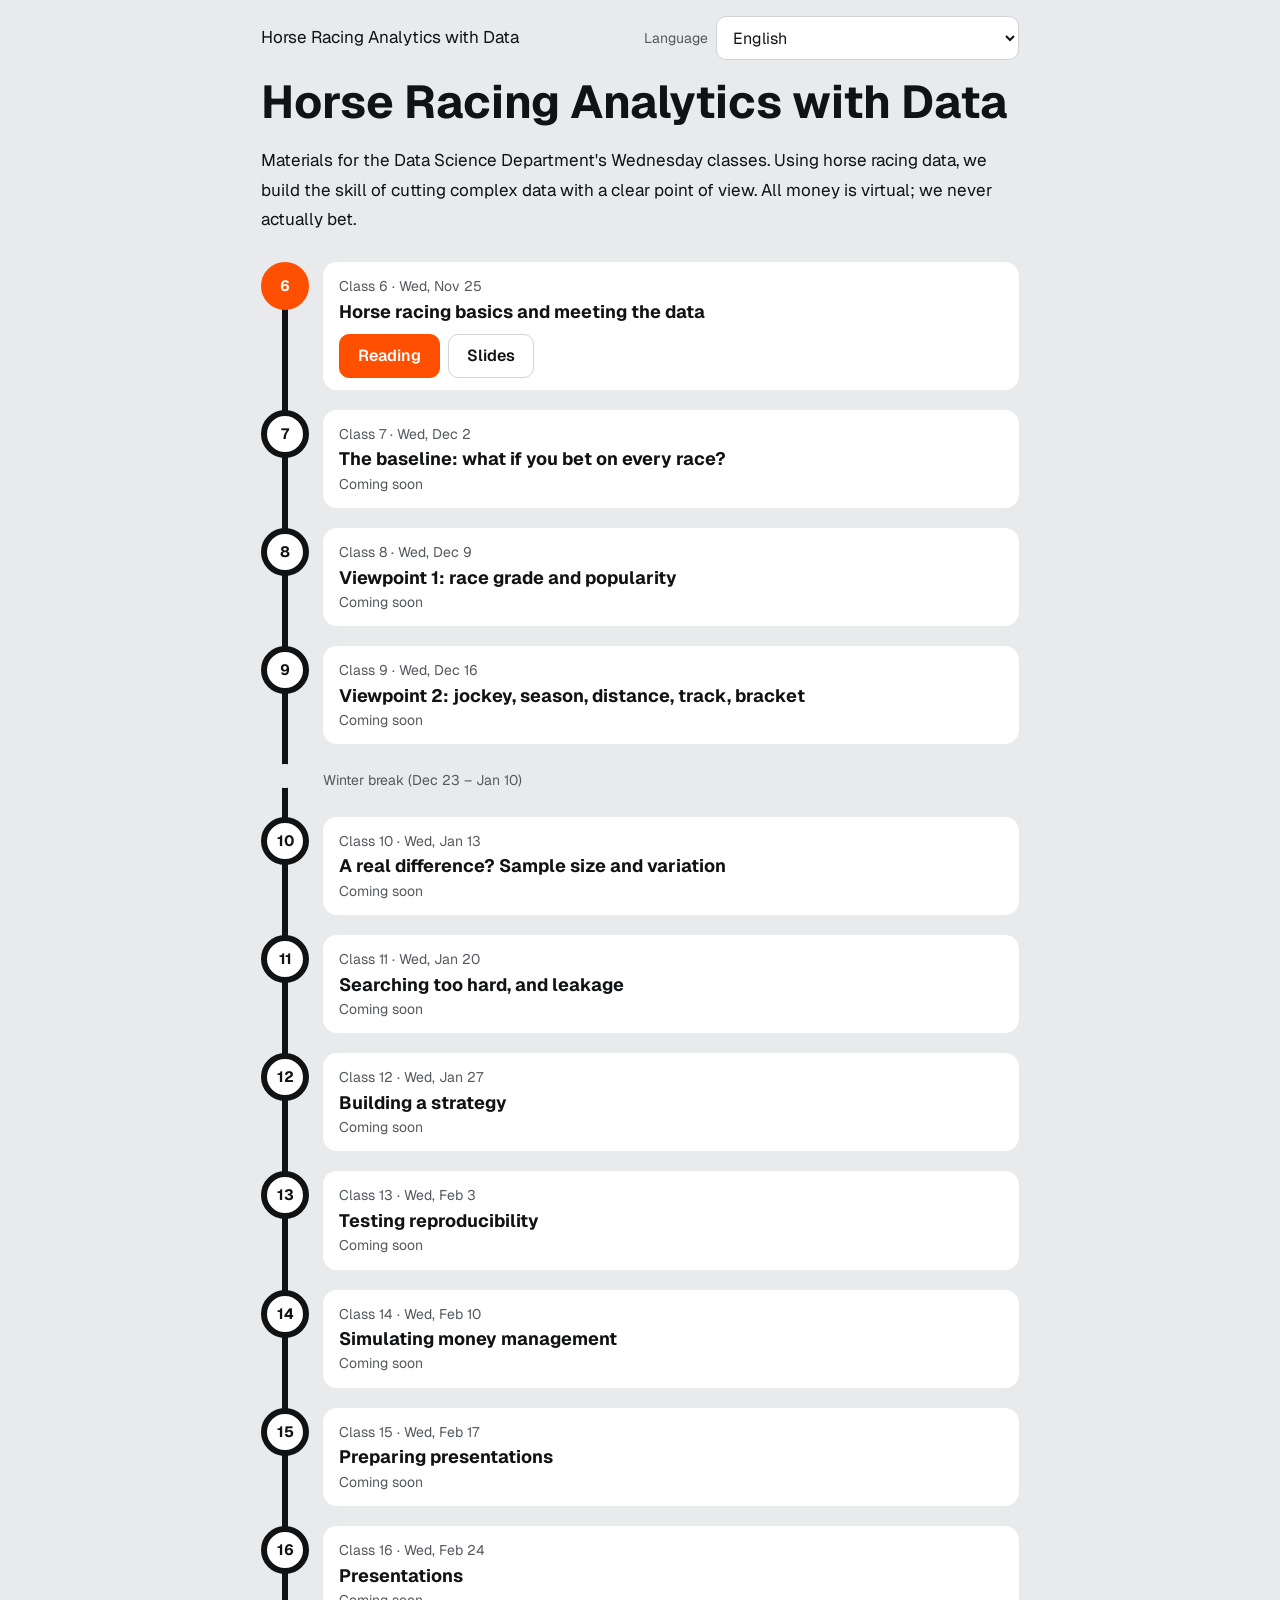
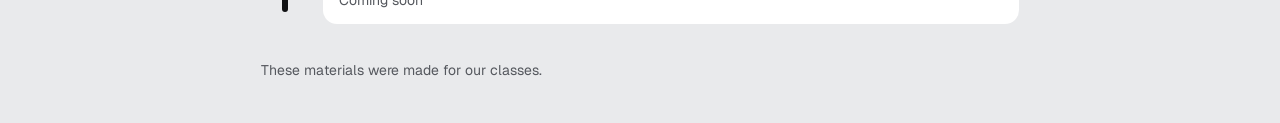
==== index.html @ 105a2fb2 "第1回「競馬の基礎とデータとの出会い」の教材を追加 - 目次ページ、第1回の読み物とスライド(日本語・やさしい日本語・英語) - 出馬表を読む練習(架空のレース)、オッズのしくみを体験するツール、確認" ====
<!DOCTYPE html>
<html lang="ja">
<head>
<meta charset="utf-8">
<meta name="viewport" content="width=device-width, initial-scale=1">
<title>データで挑む競馬分析</title>
<link rel="preconnect" href="https://fonts.googleapis.com"><link rel="preconnect" href="https://fonts.gstatic.com" crossorigin>
<link href="https://fonts.googleapis.com/css2?family=Geist:wght@400;600;700&family=Noto+Sans+JP:wght@400;700&family=Noto+Sans+SC:wght@400;700&family=Noto+Sans+Devanagari:wght@400;700&family=Noto+Sans+Bengali:wght@400;700&family=Noto+Sans+Sinhala:wght@400;700&family=Noto+Sans+Myanmar:wght@400;700&display=swap" rel="stylesheet">
<link rel="stylesheet" href="assets/style.css">
<style>
.route{list-style:none;margin:0;padding:0;position:relative}
.route::before{content:"";position:absolute;left:21px;top:22px;bottom:22px;width:6px;background:var(--line);border-radius:3px}
.route li{position:relative;display:grid;grid-template-columns:48px minmax(0,1fr);gap:14px;padding:10px 0;align-items:start}
.dot{width:48px;height:48px;border-radius:50%;background:var(--card);border:6px solid var(--line);display:grid;place-items:center;font-weight:700;font-size:15px;position:relative;z-index:1}
.route li.open .dot{background:var(--acc);border-color:var(--acc);color:#fff}
.route li.brk{grid-template-columns:48px minmax(0,1fr)}
.route li.brk .dot{border-style:dashed;border-color:var(--sub);background:var(--bg);width:48px;height:24px;border-width:0}
.st{background:var(--card);border-radius:14px;padding:12px 16px}
.st .d{font-size:14px;color:var(--sub)}
.st .t{font-weight:700;font-size:18px;line-height:1.4}
.st .acts{display:flex;flex-wrap:wrap;gap:8px;margin-top:10px}
.brk .st{background:none;padding:4px 0;color:var(--sub);font-size:14px}
</style>
</head>
<body>
<div class="wrap">
 <div class="top"><span class="home" data-t="dsTitle"></span><label class="langsel"><span data-t="lang"></span><select id="lang"></select></label></div>
 <h1 data-t="dsTitle"></h1>
 <p data-t="dsLead"></p>
 <ol class="route" id="route"></ol>
 <footer data-t="footer"></footer>
</div>
<script src="assets/core.js"></script>
<script src="assets/schedule.js"></script>
<script>
const DS_READY = { "06": "01" };
{
const { rb, esc, fill, detect, loadAll, langSelect, apply, fillText, locale } = window.AI;
let lang = detect();
async function render() {
  const [U, D] = await loadAll(["assets/i18n", "i18n"], lang);
  apply(lang); fillText(U.ui); fillText(D.ui); document.title = AI.plain(D.ui.dsTitle);
  const items = [];
  SCHEDULE.forEach((s, j) => {
    if (s.breakBefore) items.push(`<li class="brk"><span class="dot"></span><div class="st">${rb(U.ui.winterBreak)}</div></li>`);
    const open = DS_READY[s.id];
    const d = fmtDate(s.date, locale(lang));
    const acts = open ? `<div class="acts"><a class="btn primary" href="lessons/${DS_READY[s.id]}/index.html?lang=${lang}">${rb(U.ui.read)}</a><a class="btn" href="lessons/${DS_READY[s.id]}/slides.html?lang=${lang}">${rb(U.ui.slides)}</a></div>` : `<div class="d">${rb(U.ui.soon)}</div>`;
    items.push(`<li class="${open ? "open" : ""}"><span class="dot">${s.n}</span><div class="st"><div class="d">${rb(fill(U.ui.cls, { k: s.n }))} · ${esc(d)}</div><div class="t">${rb(D.sessions[j])}</div>${acts}</div></li>`);
  });
  document.getElementById("route").innerHTML = items.join("");
}
langSelect(document.getElementById("lang"), lang, v => { lang = v; render(); });
render();
}
</script>
</body>
</html>
---- assets/style.css ----
/* VOICE: friendly classroom material, clear and calm
   IDEA: a route map of lessons; each lesson is a station
   PICTURE: big interactive tools (binary cards, pixel grid, sound wave)
   COLOUR and TYPE: aluminium ground, black ink, one orange pointer; Geist + Noto
   LAYOUT: one readable column for reading, 16:9 stage for slides */
:root{color-scheme:light dark;--bg:light-dark(#e9eaec,#141517);--card:light-dark(#fff,#1d1f22);--ink:light-dark(#111214,#eceef0);--sub:light-dark(#55585e,#a3a7ae);--line:light-dark(#111214,#d8dbe0);--rule:light-dark(#cfd2d6,#2e3136);--acc:#ff4f00;--accsoft:light-dark(#ffe6da,#3a1c0f);--acctext:light-dark(#9a2f00,#ffb08c);--ok:light-dark(#0b7a43,#5fd39a);--ng:light-dark(#b3261e,#ff8a80)}
:root[data-theme=light]{color-scheme:light}:root[data-theme=dark]{color-scheme:dark}
*{box-sizing:border-box;min-width:0}
body{margin:0;background:var(--bg);color:var(--ink);font:17px/1.75 "Geist","Noto Sans JP","Noto Sans SC","Noto Sans Devanagari","Noto Sans Bengali","Noto Sans Sinhala","Noto Sans Myanmar",system-ui,sans-serif;overflow-x:clip}
html:lang(my) body{line-height:1.95}
rt{font-size:.55em;color:var(--sub)}
a{color:inherit;text-decoration-color:var(--acc);text-underline-offset:3px}
h1{font-size:clamp(30px,5vw,46px);line-height:1.15;margin:0 0 10px;text-wrap:balance}
h2{font-size:clamp(22px,3vw,28px);line-height:1.3;margin:0 0 12px}
h3{font-size:18px;margin:18px 0 8px}
.wrap{max-width:860px;margin:0 auto;padding:0 max(4vw,16px)}
.top{display:flex;justify-content:space-between;align-items:center;gap:12px;flex-wrap:wrap;padding:16px 0}
.top a.home{font-weight:700;text-decoration:none}
.langsel{display:flex;align-items:center;gap:8px;font-size:14px;color:var(--sub)}
.langsel span{white-space:nowrap}
select,input[type=text]{min-height:44px;font:inherit;font-size:16px;color:var(--ink);background:var(--card);border:1px solid var(--rule);border-radius:10px;padding:0 12px;max-width:100%}
select:focus-visible,input:focus-visible,button:focus-visible,a:focus-visible{outline:3px solid var(--acc);outline-offset:2px}
.btn{min-height:44px;padding:0 18px;border-radius:10px;border:1px solid var(--rule);background:var(--card);color:var(--ink);font:inherit;font-size:16px;font-weight:600;cursor:pointer;display:inline-flex;align-items:center;gap:6px;text-decoration:none}
.btn:hover{border-color:var(--ink)}
.btn.primary{background:var(--acc);border-color:var(--acc);color:#fff}
.card{background:var(--card);border-radius:16px;padding:clamp(18px,3vw,32px);margin:18px 0}
.tag{display:inline-block;font-size:13px;font-weight:600;background:var(--accsoft);color:var(--acctext);padding:3px 10px;border-radius:999px}
.note{font-size:14px;color:var(--sub)}
.goal li,.sum li{margin:4px 0}
.goalbox{border:2px solid var(--acc);border-radius:16px;padding:6px 22px 14px;background:var(--card)}
/* tools */
.tool{background:var(--bg);border-radius:14px;padding:16px;margin:16px 0}
.tool h3{margin-top:0}
.tool .help{font-size:14px;color:var(--sub);margin:0 0 12px}
.bits{display:grid;grid-template-columns:repeat(8,minmax(0,1fr));gap:6px}
.bit{border:2px solid var(--line);border-radius:10px;background:var(--card);color:var(--ink);font:inherit;cursor:pointer;padding:8px 2px;display:flex;flex-direction:column;align-items:center;gap:2px;min-height:76px}
.bit .v{font-size:13px;color:var(--sub)}
.bit .b{font-size:26px;font-weight:700;line-height:1}
.bit[aria-pressed=true]{background:var(--ink);color:var(--bg);border-color:var(--ink)}
.bit[aria-pressed=true] .v{color:var(--bg)}
.readout{display:flex;flex-wrap:wrap;gap:8px 24px;align-items:baseline;margin-top:12px}
.readout b{font-size:32px;font-variant-numeric:tabular-nums}
.challenge{display:flex;flex-wrap:wrap;gap:8px 14px;align-items:center;margin-top:10px}
.okmsg{color:var(--ok);font-weight:700}
.chars{width:100%;border-collapse:collapse;margin-top:12px;font-size:15px}
.chars th,.chars td{text-align:left;padding:6px 8px;border-bottom:1px solid var(--rule);vertical-align:top}
.chars th{font-size:13px;color:var(--sub);font-weight:500}
.chars td.c{font-size:24px}
.chars code{font-family:ui-monospace,SFMono-Regular,Menlo,monospace;font-size:13px;overflow-wrap:anywhere}
.pxwrap{display:flex;flex-wrap:wrap;gap:16px;align-items:flex-start}
.px{display:grid;grid-template-columns:repeat(8,30px);gap:2px;background:var(--rule);padding:2px;border-radius:6px;touch-action:none}
.px button{width:30px;height:30px;border:0;padding:0;background:#fff;cursor:pointer}
.px button[aria-pressed=true]{background:#111214}
.pxcode{font-family:ui-monospace,SFMono-Regular,Menlo,monospace;font-size:16px;line-height:32px;margin:0;letter-spacing:2px}
.colwrap{display:flex;flex-wrap:wrap;gap:16px;align-items:center}
.swatch{width:120px;height:120px;border-radius:14px;border:1px solid var(--rule)}
.sliders{flex:1 1 220px;display:grid;gap:8px}
.sliders label{display:grid;grid-template-columns:3.5em minmax(0,1fr) 3em;gap:8px;align-items:center;font-size:15px}
.sliders output{font-variant-numeric:tabular-nums;text-align:right}
input[type=range]{width:100%;accent-color:var(--acc);min-height:32px}
.wave svg{width:100%;height:auto;display:block;background:var(--card);border-radius:10px}
/* quiz */
.q{border-top:1px solid var(--rule);padding:14px 0}
.q:first-of-type{border-top:0}
.q p{font-weight:600;margin:0 0 8px}
.opts{display:grid;gap:8px}
.opts label{display:flex;gap:10px;align-items:center;background:var(--bg);border-radius:10px;padding:8px 12px;cursor:pointer;min-height:44px}
.opts input{width:20px;height:20px;accent-color:var(--acc);flex:none}
.fb{margin:8px 0 0;font-size:15px}
.fb.ok b{color:var(--ok)}.fb.ng b{color:var(--ng)}
.err{color:var(--ng);font-size:14px;margin:8px 0 0}
.score{font-size:22px;font-weight:700;margin:12px 0}
footer{padding:24px 0 40px;font-size:14px;color:var(--sub)}
@media(max-width:520px){.px{grid-template-columns:repeat(8,26px)}.px button{width:26px;height:26px}.bit .b{font-size:20px}.bit{min-height:64px}.bits{gap:4px}}
@media(prefers-reduced-motion:no-preference){.bit{transition:background .15s,color .15s}}
/* encodings */
.chips{display:flex;flex-wrap:wrap;gap:6px;margin:4px 0}
.chip{min-height:40px;min-width:44px;padding:0 12px;border-radius:999px;border:1px solid var(--rule);background:var(--card);color:var(--ink);font:inherit;font-size:18px;cursor:pointer}
.chip:hover{border-color:var(--ink)}
.enccard{background:var(--card);border-radius:12px;padding:12px;margin-top:12px}
.encch{font-size:44px;line-height:1.2;display:flex;align-items:baseline;gap:14px;flex-wrap:wrap}
.encch span{font-size:14px;color:var(--sub);font-family:ui-monospace,SFMono-Regular,Menlo,monospace}
.chars.enc th span{display:block;font-size:12px;color:var(--sub);font-weight:400}
.chars.enc tbody th{font-weight:600;font-size:14px;white-space:nowrap;color:var(--ink)}
.chars.enc code.hx{font-size:17px;font-weight:700;color:var(--acctext)}
.chars.enc tr.no td{color:var(--sub)}
.mojisel{display:flex;flex-wrap:wrap;gap:8px 12px;align-items:flex-end;margin:10px 0}
.mojisel label{display:grid;gap:2px;font-size:14px;color:var(--sub)}
.mojisel .arrow{font-size:24px;padding-bottom:6px}
.mojiout{background:var(--card);border-radius:12px;padding:12px;display:grid;gap:8px;margin-top:8px}
.mojiout code{display:block;font-family:ui-monospace,SFMono-Regular,Menlo,monospace;font-size:14px;overflow-wrap:anywhere}
.o-res{font-size:28px;line-height:1.4;overflow-wrap:anywhere}
/* photo */
.photowrap{display:flex;flex-wrap:wrap;gap:16px;align-items:flex-start;margin-top:10px}
.mosaic{width:min(100%,384px);height:auto;image-rendering:pixelated;border-radius:8px;touch-action:none;cursor:crosshair;background:var(--card)}
.pxinfo{flex:1 1 260px}
.pxsw{height:56px;border-radius:10px;border:1px solid var(--rule);margin-bottom:6px}
.pxinfo table{width:100%}.pxinfo th{white-space:nowrap;padding-right:6px;font-size:13px;color:var(--sub);font-weight:500}.pxinfo td{white-space:nowrap;padding:6px 4px}.pxinfo code{font-size:13px}
.ch{display:inline-block;width:1.4em;text-align:center;border-radius:4px;font-weight:700;font-size:12px;color:#fff}
.ch0{background:#d62828}.ch1{background:#2a9d3a}.ch2{background:#1e5bd8}
/* horse racing */
.racehead{display:flex;flex-wrap:wrap;gap:4px 14px;align-items:baseline;margin:6px 0}
.racehead span{color:var(--sub);font-size:14px}
.racecard td,.racecard th{white-space:nowrap}
.racecard td.hn{font-weight:700}
.waku{display:inline-grid;place-items:center;width:26px;height:26px;border-radius:4px;border:1px solid #999;font-weight:700;font-size:14px}
.oddsrows{display:grid;gap:6px}
.orow{display:grid;grid-template-columns:minmax(0,9em) minmax(0,1fr) 4.5em 4.5em 4.8em;gap:8px;align-items:center;background:var(--card);border-radius:10px;padding:6px 10px;font-size:15px}
.orow .on{font-weight:600;overflow:hidden;text-overflow:ellipsis;white-space:nowrap}
.orow .ob,.orow .op{color:var(--sub);font-size:13px;text-align:right;white-space:nowrap}
.orow .oo{font-weight:700;font-size:20px;text-align:right;font-variant-numeric:tabular-nums;white-space:nowrap}
.orow.fav{outline:2px solid var(--acc)}
.osum{margin-top:10px;font-size:15px}
@media(max-width:560px){.orow{grid-template-columns:minmax(0,1fr) 5.4em 4.6em;}.orow input{grid-column:1/-1;grid-row:2}.orow .ob{display:none}}
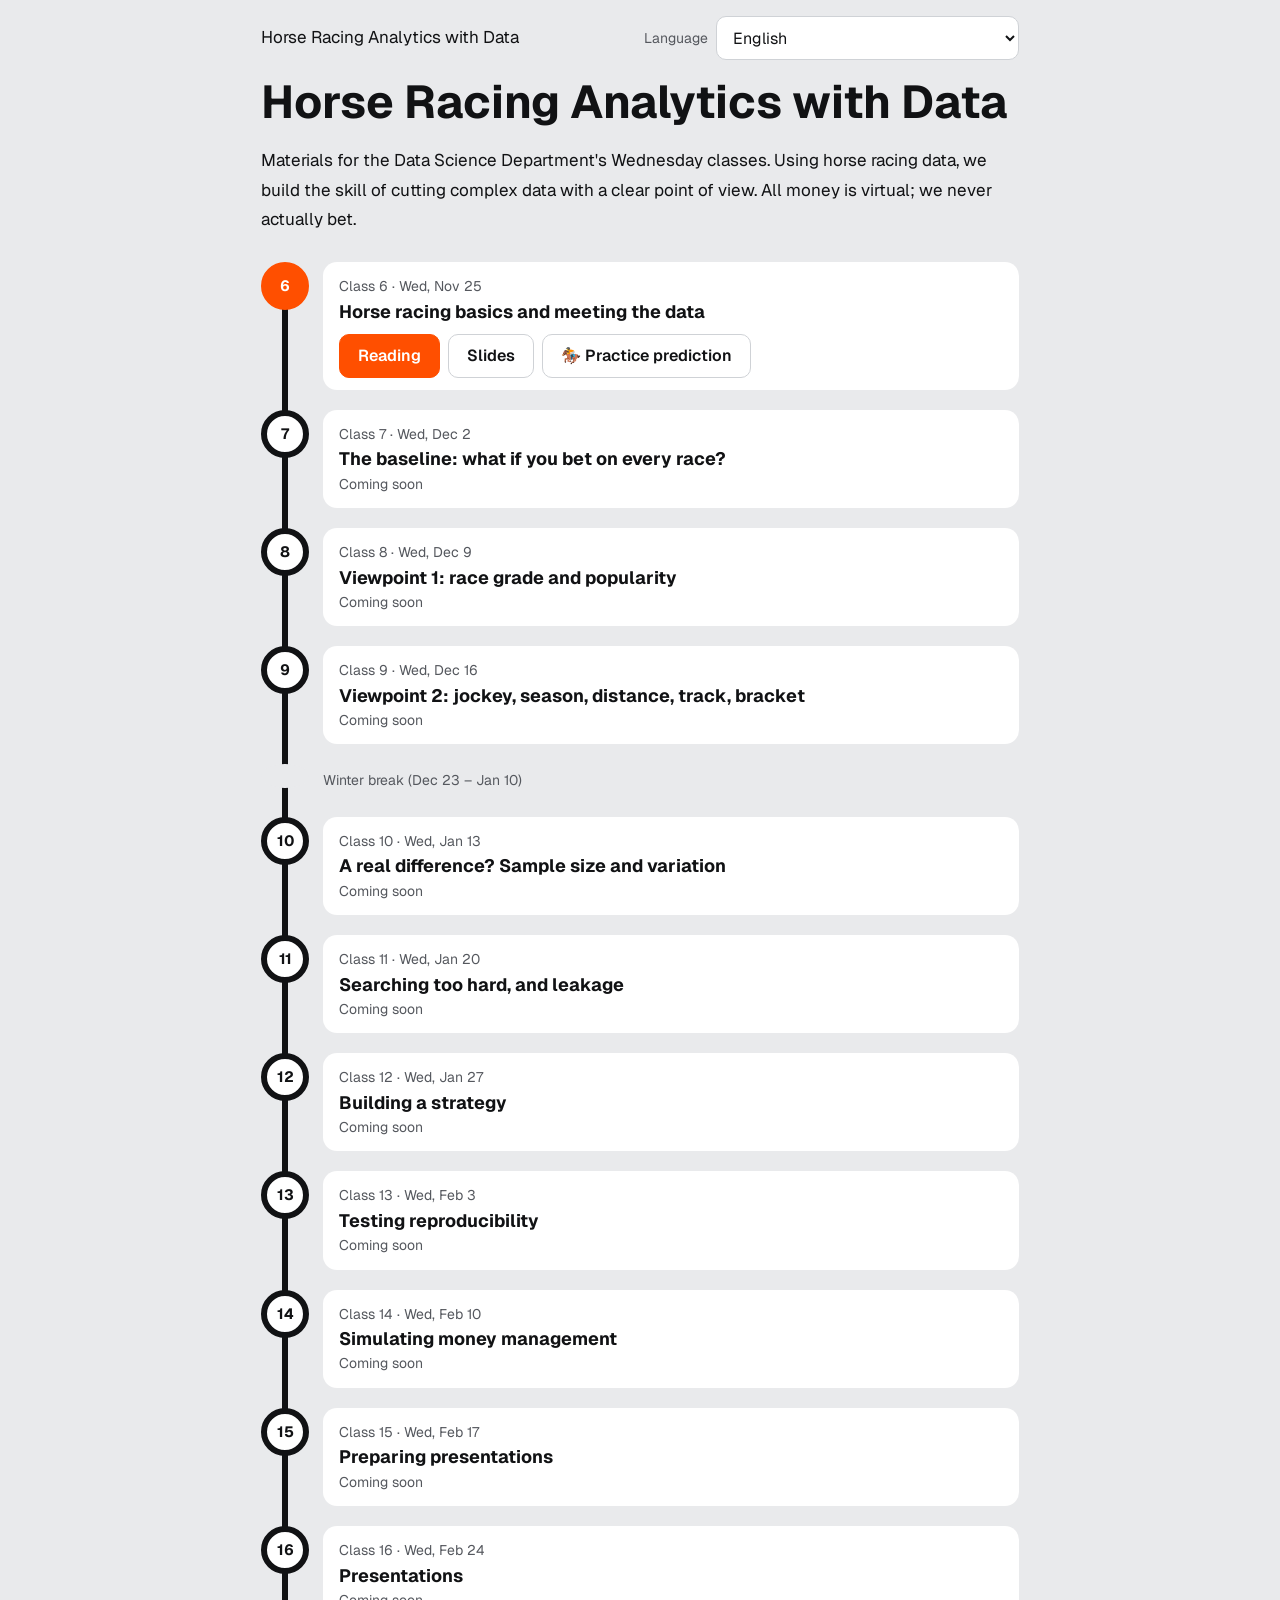
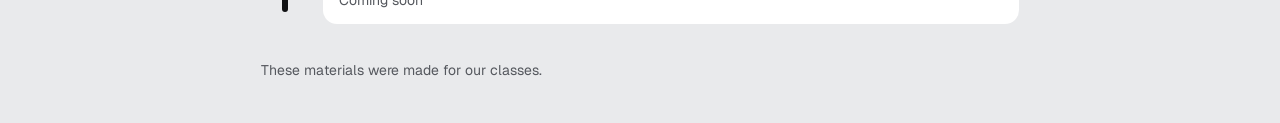
==== commit be3715cc: "疑似予想ページ「東京スポーツ杯2歳S」を追加(出馬表・オッズ・人気の理由・馬券シミュレーター、11言語。結果は載せない) Co-Authored-By: Claude Opus 5.5 <norepl" ====
--- a/index.html
+++ b/index.html
@@ -34,6 +34,7 @@
 <script src="assets/schedule.js"></script>
 <script>
 const DS_READY = { "06": "01" };
+const PRACTICE = { "06": "practice/tosupo2026/index.html" };
 {
 const { rb, esc, fill, detect, loadAll, langSelect, apply, fillText, locale } = window.AI;
 let lang = detect();
@@ -45,7 +46,7 @@
     if (s.breakBefore) items.push(`<li class="brk"><span class="dot"></span><div class="st">${rb(U.ui.winterBreak)}</div></li>`);
     const open = DS_READY[s.id];
     const d = fmtDate(s.date, locale(lang));
-    const acts = open ? `<div class="acts"><a class="btn primary" href="lessons/${DS_READY[s.id]}/index.html?lang=${lang}">${rb(U.ui.read)}</a><a class="btn" href="lessons/${DS_READY[s.id]}/slides.html?lang=${lang}">${rb(U.ui.slides)}</a></div>` : `<div class="d">${rb(U.ui.soon)}</div>`;
+    const acts = open ? `<div class="acts"><a class="btn primary" href="lessons/${DS_READY[s.id]}/index.html?lang=${lang}">${rb(U.ui.read)}</a><a class="btn" href="lessons/${DS_READY[s.id]}/slides.html?lang=${lang}">${rb(U.ui.slides)}</a>${PRACTICE[s.id] ? `<a class="btn" href="${PRACTICE[s.id]}?lang=${lang}">🏇 ${rb(D.ui.practice)}</a>` : ""}</div>` : `<div class="d">${rb(U.ui.soon)}</div>`;
     items.push(`<li class="${open ? "open" : ""}"><span class="dot">${s.n}</span><div class="st"><div class="d">${rb(fill(U.ui.cls, { k: s.n }))} · ${esc(d)}</div><div class="t">${rb(D.sessions[j])}</div>${acts}</div></li>`);
   });
   document.getElementById("route").innerHTML = items.join("");
--- a/assets/style.css
+++ b/assets/style.css
@@ -112,3 +112,14 @@
 .orow.fav{outline:2px solid var(--acc)}
 .osum{margin-top:10px;font-size:15px}
 @media(max-width:560px){.orow{grid-template-columns:minmax(0,1fr) 5.4em 4.6em;}.orow input{grid-column:1/-1;grid-row:2}.orow .ob{display:none}}
+/* lesson figures */
+.pf{display:grid;grid-template-columns:minmax(0,1fr) 340px;gap:18px;align-items:center;margin:6px 0 14px}
+.pf>p{margin:0}
+.fig{margin:0;background:light-dark(#f6f7f8,#16181b);border:1px solid var(--rule);border-radius:12px;padding:8px}
+.fig svg{display:block;width:100%;height:auto;font-family:Geist,"Noto Sans JP","Noto Sans SC","Noto Sans Devanagari","Noto Sans Bengali","Noto Sans Sinhala","Noto Sans Myanmar",sans-serif}
+.fig.wide{grid-column:1/-1;max-width:420px;justify-self:center;width:100%}
+.fig text{fill:var(--ink)}
+.fig .fa{fill:var(--acc)}.fig .fs{fill:var(--sub)}.fig .fc{fill:var(--card)}.fig .fsoft{fill:var(--accsoft)}.fig .fat{fill:var(--acctext)}.fig .fok{fill:var(--ok)}.fig .fng{fill:var(--ng)}
+.fig .sa{stroke:var(--acc)}.fig .sr{stroke:var(--rule)}.fig .sl{stroke:var(--line)}.fig .ss{stroke:var(--sub)}.fig .sok{stroke:var(--ok)}.fig .sng{stroke:var(--ng)}
+.fig .land{fill:light-dark(#d9dde2,#33373d);stroke:var(--sub);stroke-width:.6}
+@media (max-width:640px){.pf{grid-template-columns:1fr;gap:8px}.fig{max-width:380px;width:100%;justify-self:center}}
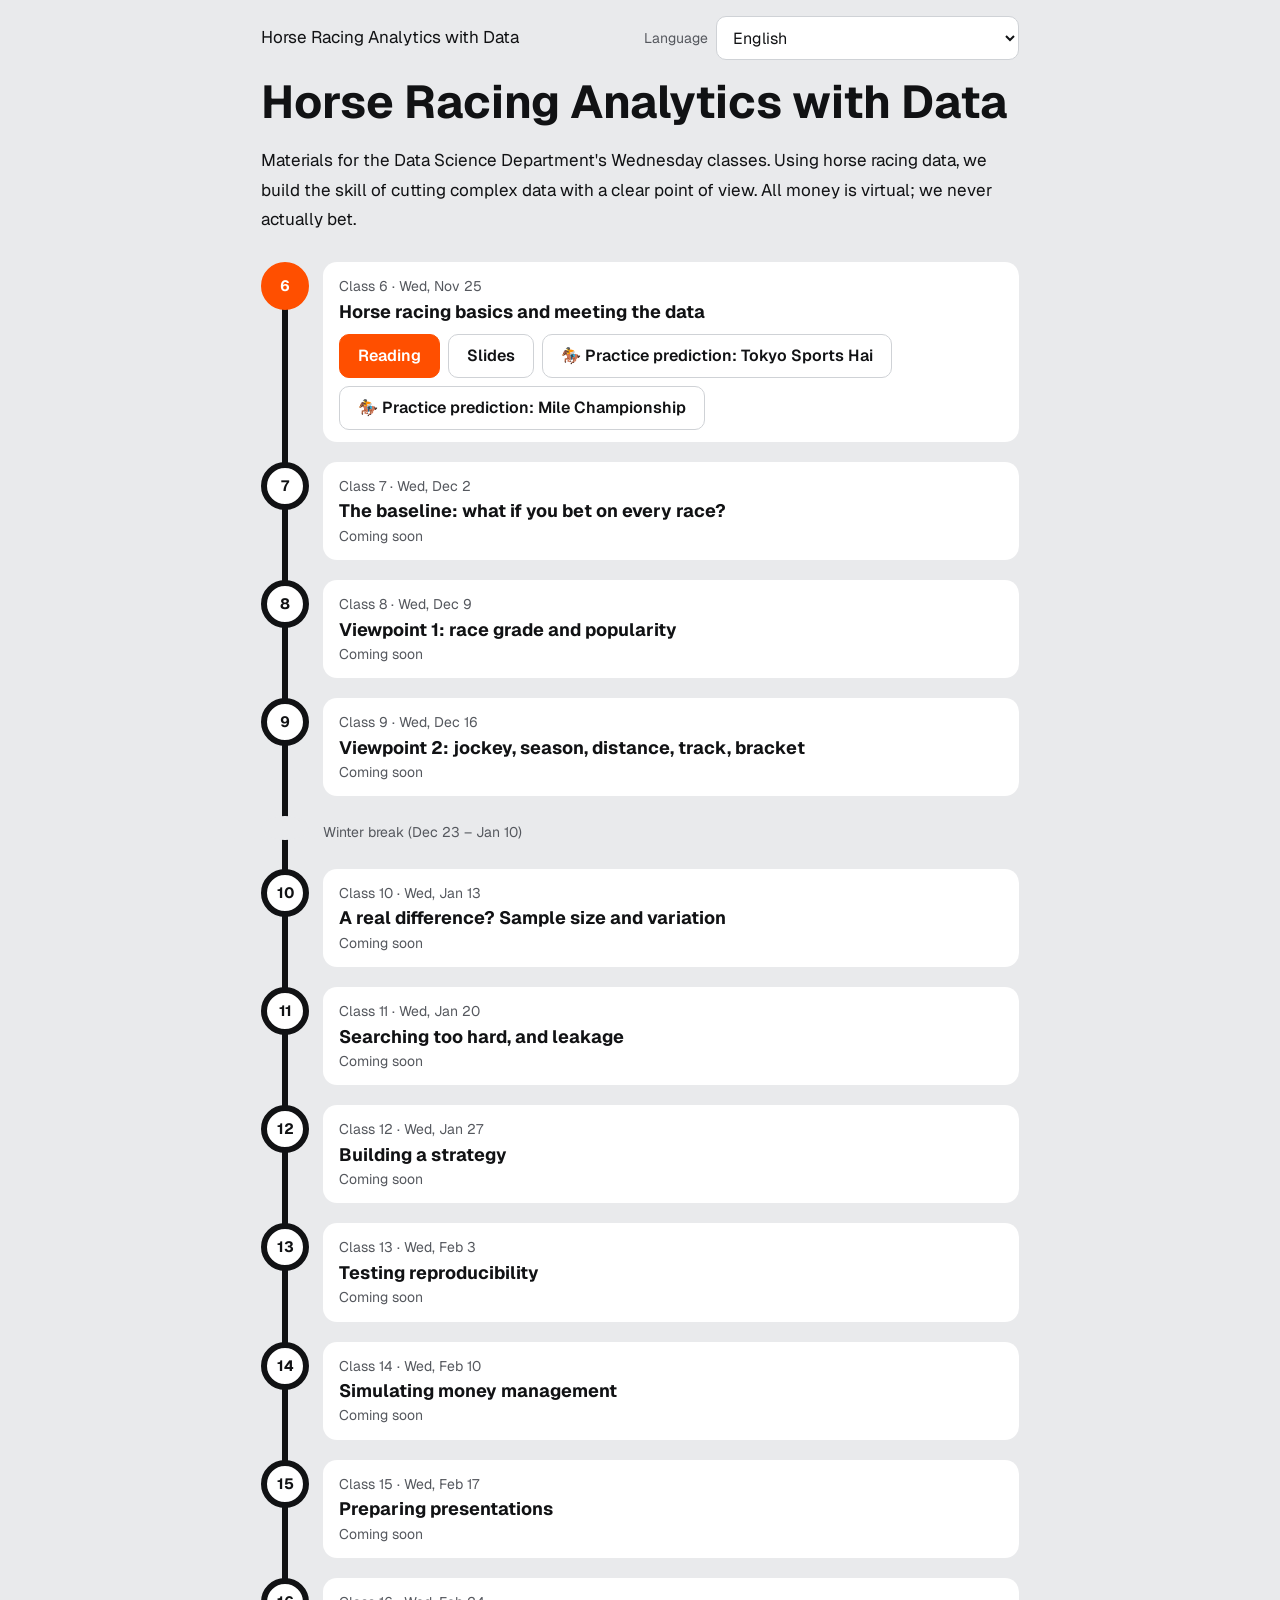
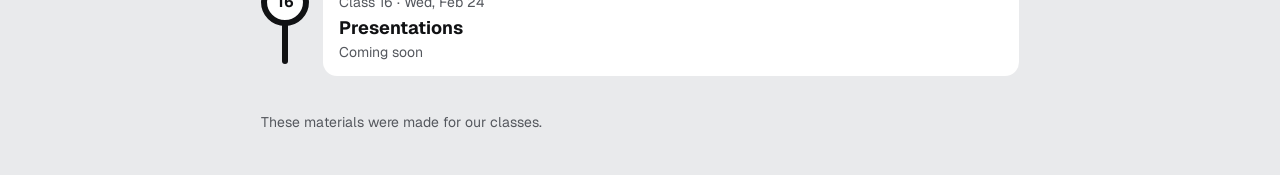
==== commit 91dc7fc0: "疑似予想の第2弾「マイルチャンピオンシップ(G1)」を追加(18頭・単勝/複勝の最終オッズ・人気の理由・シミュレーター、11言語) Co-Authored-By: Claude Opus 5.5 <n" ====
--- a/index.html
+++ b/index.html
@@ -6,7 +6,7 @@
 <title>データで挑む競馬分析</title>
 <link rel="preconnect" href="https://fonts.googleapis.com"><link rel="preconnect" href="https://fonts.gstatic.com" crossorigin>
 <link href="https://fonts.googleapis.com/css2?family=Geist:wght@400;600;700&family=Noto+Sans+JP:wght@400;700&family=Noto+Sans+SC:wght@400;700&family=Noto+Sans+Devanagari:wght@400;700&family=Noto+Sans+Bengali:wght@400;700&family=Noto+Sans+Sinhala:wght@400;700&family=Noto+Sans+Myanmar:wght@400;700&display=swap" rel="stylesheet">
-<link rel="stylesheet" href="assets/style.css">
+<link rel="stylesheet" href="assets/style.css?v=20261125c">
 <style>
 .route{list-style:none;margin:0;padding:0;position:relative}
 .route::before{content:"";position:absolute;left:21px;top:22px;bottom:22px;width:6px;background:var(--line);border-radius:3px}
@@ -30,11 +30,11 @@
  <ol class="route" id="route"></ol>
  <footer data-t="footer"></footer>
 </div>
-<script src="assets/core.js"></script>
-<script src="assets/schedule.js"></script>
+<script src="assets/core.js?v=20261125c"></script>
+<script src="assets/schedule.js?v=20261125c"></script>
 <script>
 const DS_READY = { "06": "01" };
-const PRACTICE = { "06": "practice/tosupo2026/index.html" };
+const PRACTICE = { "06": [["practice/tosupo2026/index.html", "pr1"], ["practice/milecs2026/index.html", "pr2"]] };
 {
 const { rb, esc, fill, detect, loadAll, langSelect, apply, fillText, locale } = window.AI;
 let lang = detect();
@@ -46,7 +46,7 @@
     if (s.breakBefore) items.push(`<li class="brk"><span class="dot"></span><div class="st">${rb(U.ui.winterBreak)}</div></li>`);
     const open = DS_READY[s.id];
     const d = fmtDate(s.date, locale(lang));
-    const acts = open ? `<div class="acts"><a class="btn primary" href="lessons/${DS_READY[s.id]}/index.html?lang=${lang}">${rb(U.ui.read)}</a><a class="btn" href="lessons/${DS_READY[s.id]}/slides.html?lang=${lang}">${rb(U.ui.slides)}</a>${PRACTICE[s.id] ? `<a class="btn" href="${PRACTICE[s.id]}?lang=${lang}">🏇 ${rb(D.ui.practice)}</a>` : ""}</div>` : `<div class="d">${rb(U.ui.soon)}</div>`;
+    const acts = open ? `<div class="acts"><a class="btn primary" href="lessons/${DS_READY[s.id]}/index.html?lang=${lang}">${rb(U.ui.read)}</a><a class="btn" href="lessons/${DS_READY[s.id]}/slides.html?lang=${lang}">${rb(U.ui.slides)}</a>${(PRACTICE[s.id] || []).map(([href, k]) => `<a class="btn" href="${href}?lang=${lang}">🏇 ${rb(D.ui.practice)}: ${rb(D.ui[k])}</a>`).join("")}</div>` : `<div class="d">${rb(U.ui.soon)}</div>`;
     items.push(`<li class="${open ? "open" : ""}"><span class="dot">${s.n}</span><div class="st"><div class="d">${rb(fill(U.ui.cls, { k: s.n }))} · ${esc(d)}</div><div class="t">${rb(D.sessions[j])}</div>${acts}</div></li>`);
   });
   document.getElementById("route").innerHTML = items.join("");
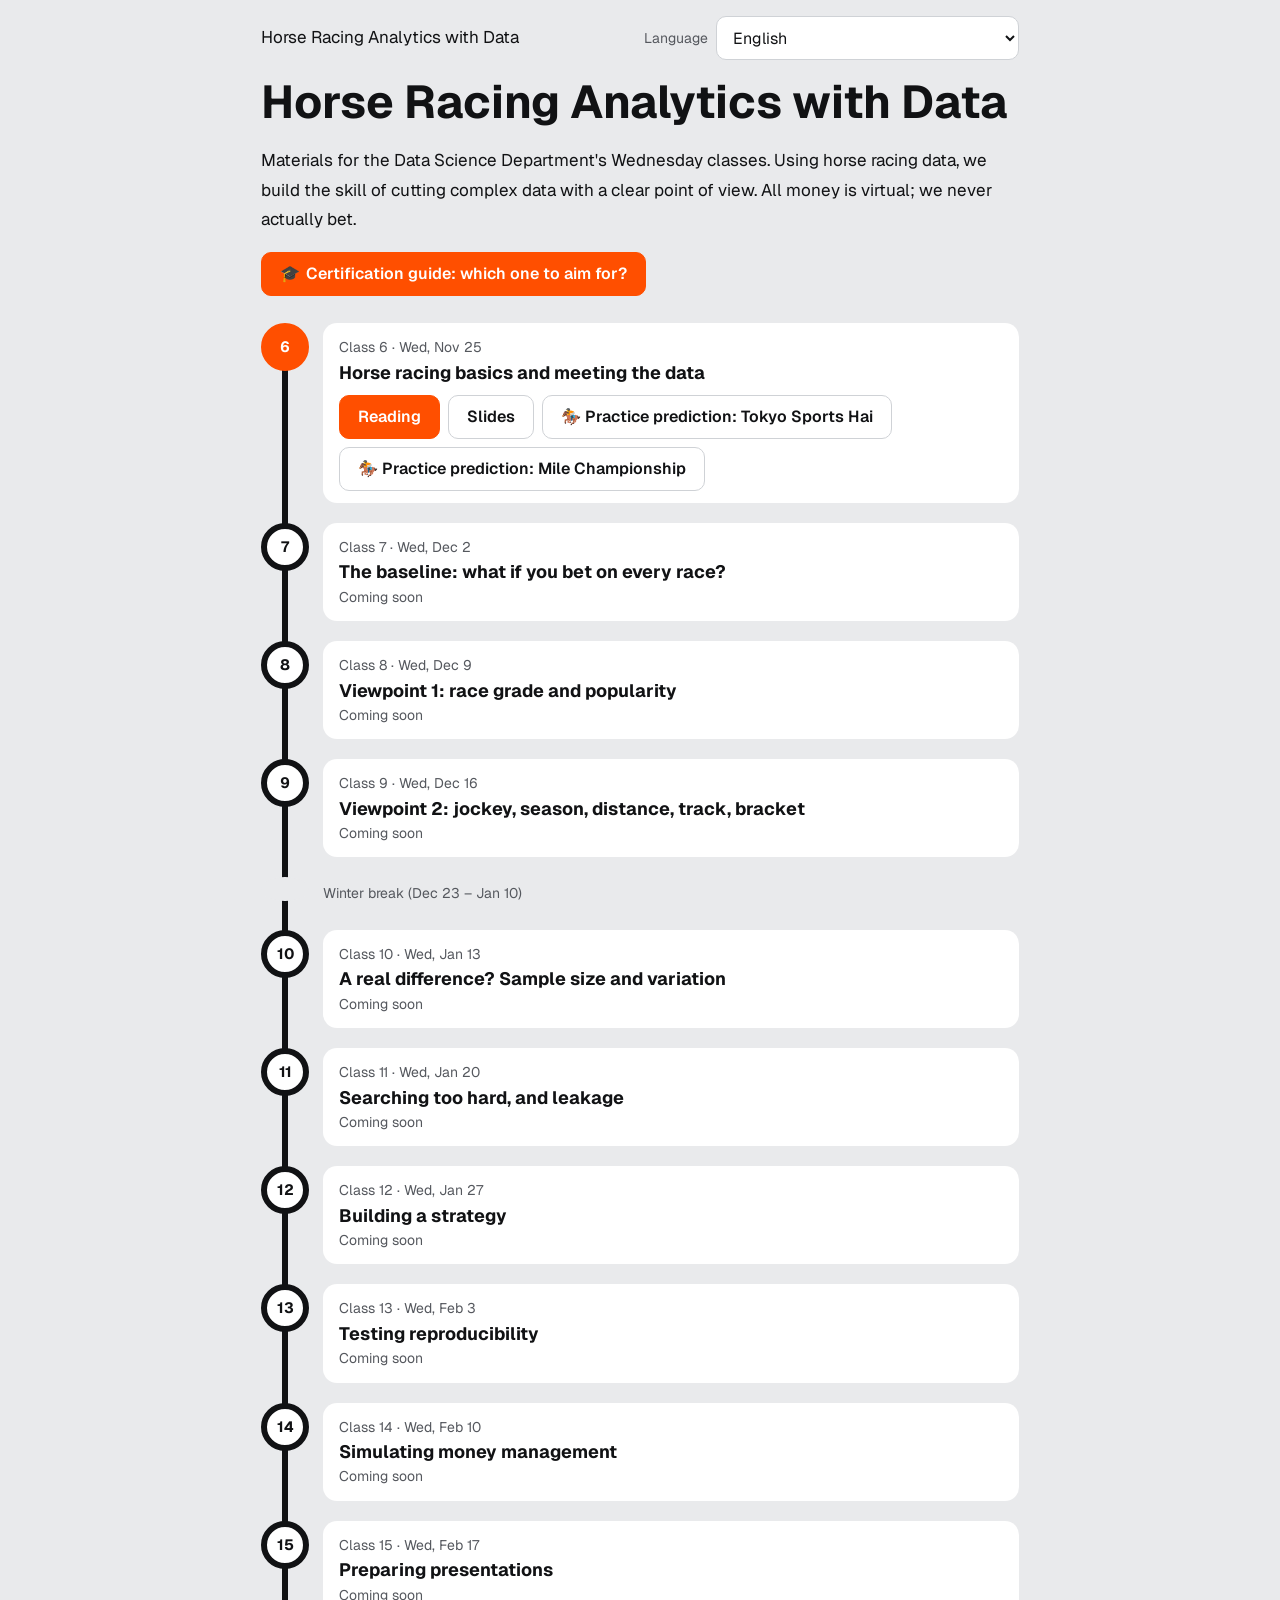
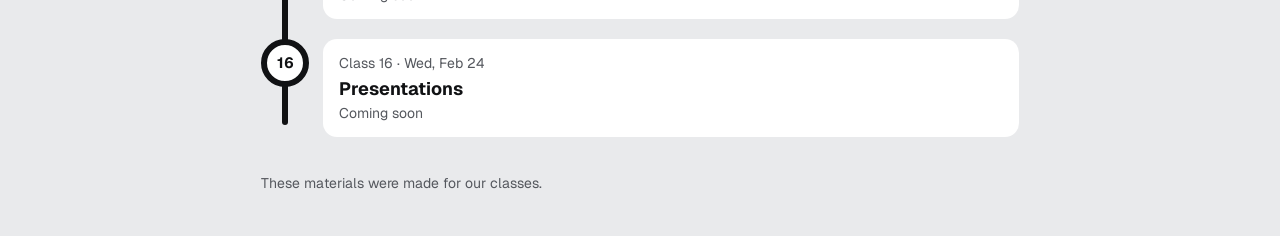
==== commit dbba9bb7: "資格ガイドページを追加(12資格・3つの質問で絞り込み・おすすめの進み方・注意点、11言語) Co-Authored-By: Claude Opus 5.5 <noreply@anthropic.co" ====
--- a/index.html
+++ b/index.html
@@ -27,6 +27,7 @@
  <div class="top"><span class="home" data-t="dsTitle"></span><label class="langsel"><span data-t="lang"></span><select id="lang"></select></label></div>
  <h1 data-t="dsTitle"></h1>
  <p data-t="dsLead"></p>
+ <p><a class="btn primary" id="certlink" href="certs/index.html">🎓 <span id="certtxt"></span></a></p>
  <ol class="route" id="route"></ol>
  <footer data-t="footer"></footer>
 </div>
@@ -41,6 +42,7 @@
 async function render() {
   const [U, D] = await loadAll(["assets/i18n", "i18n"], lang);
   apply(lang); fillText(U.ui); fillText(D.ui); document.title = AI.plain(D.ui.dsTitle);
+  document.getElementById("certtxt").innerHTML = rb(D.ui.certs); document.getElementById("certlink").href = `certs/index.html?lang=${lang}`;
   const items = [];
   SCHEDULE.forEach((s, j) => {
     if (s.breakBefore) items.push(`<li class="brk"><span class="dot"></span><div class="st">${rb(U.ui.winterBreak)}</div></li>`);
